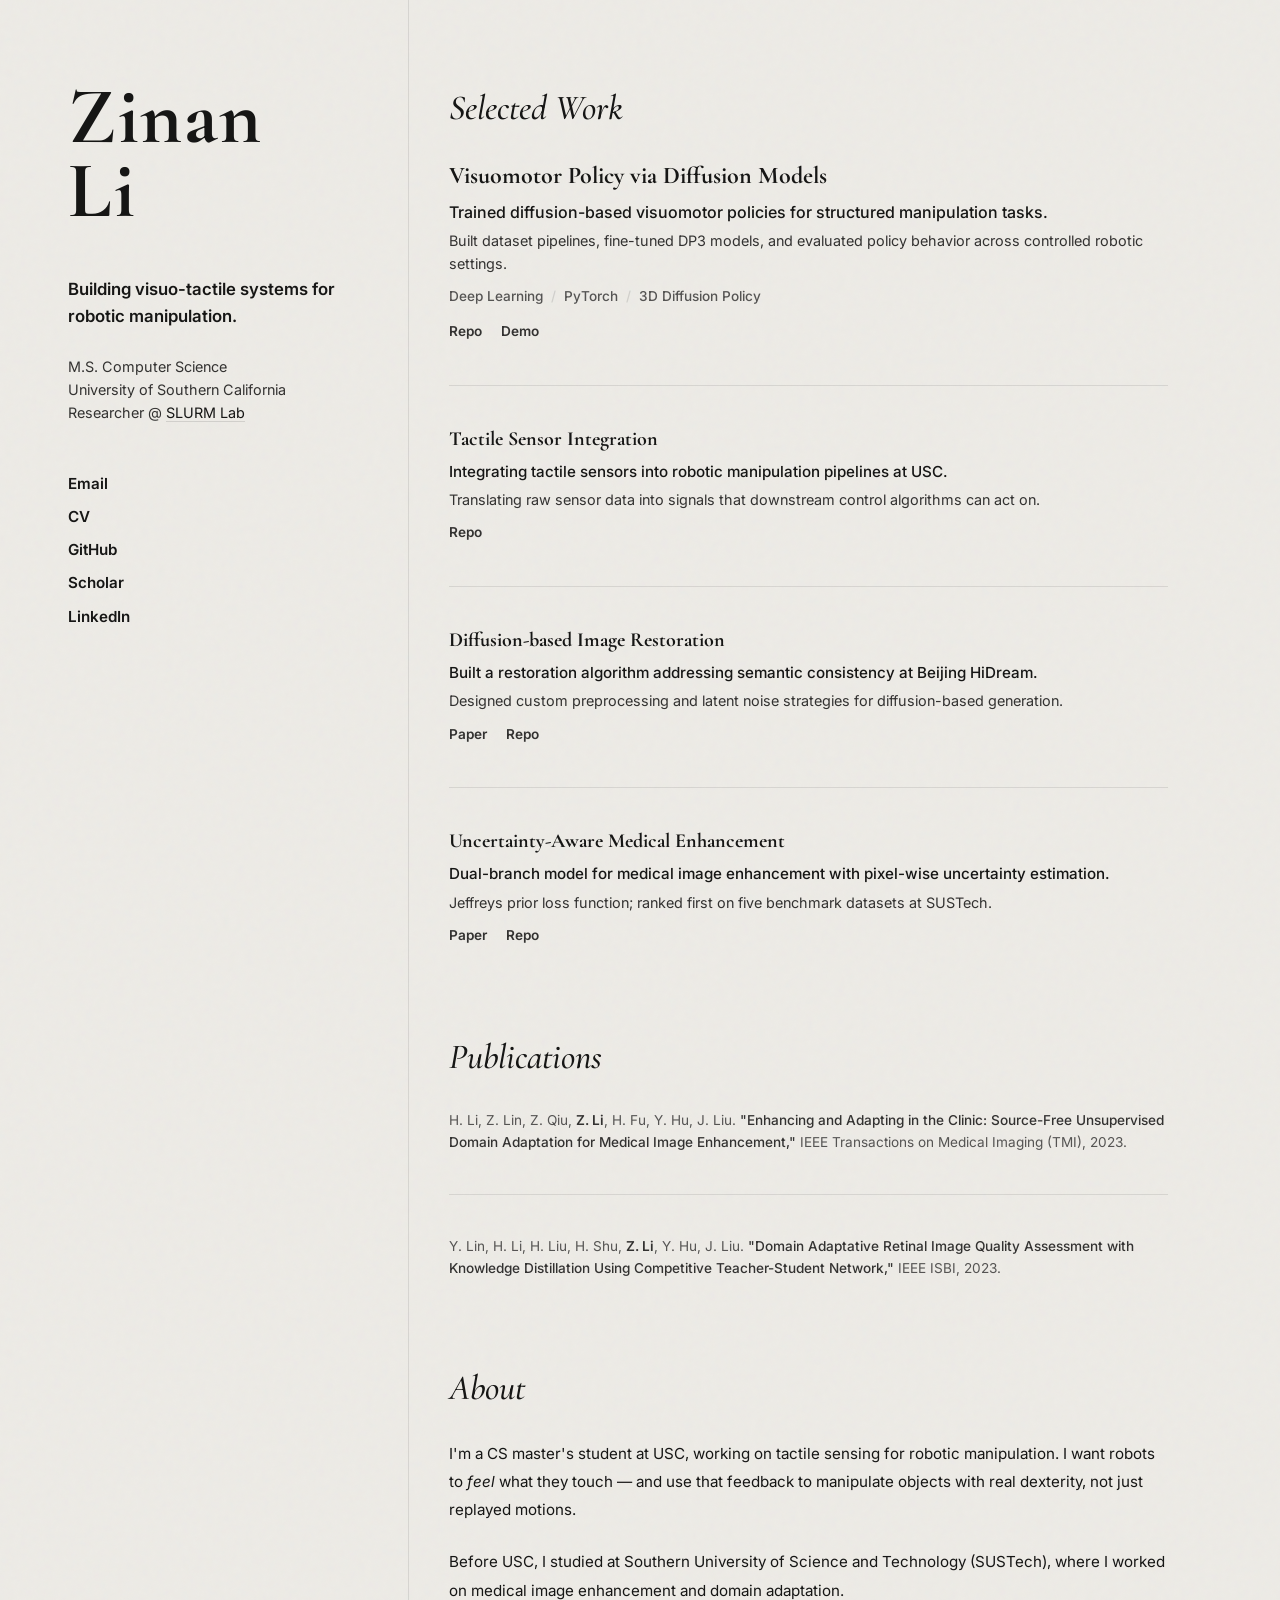
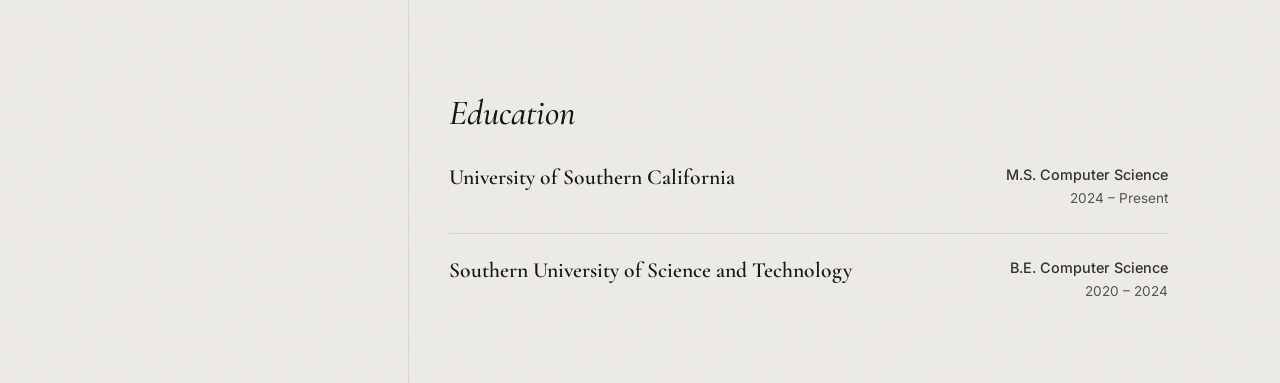
==== index.html @ 9fb9f06b "V0" ====
<!DOCTYPE html>
<html lang="en">

<head>
    <meta charset="UTF-8">
    <meta name="viewport" content="width=device-width, initial-scale=1.0">
    <title>Zinan Li</title>


    <link
        href="https://fonts.googleapis.com/css2?family=Inter:wght@400;500;600&family=Cormorant+Garamond:ital,wght@0,400;0,600;0,700;1,400;1,600&display=swap"
        rel="stylesheet">

    <link rel="stylesheet" href="css/style.css">
</head>

<body>

    <div class="layout">

        <!-- Left Rail: Identity -->
        <aside class="rail">
            <div class="rail-inner">
                <div class="rail-identity">
                    <h1>Zinan<br>Li</h1>
                    <p class="research-focus">Building visuo-tactile systems for robotic manipulation.</p>
                    <p class="credential">
                        M.S. Computer Science<br>
                        University of Southern California<br>
                        Researcher @ <a href="https://slurm-lab-usc.github.io/" target="_blank">SLURM Lab</a>
                    </p>
                </div>

                <nav class="rail-links">
                    <a href="mailto:zinanl@usc.edu">Email</a>
                    <a href="assets/documents/Zinan_Li_resume_en.pdf" target="_blank">CV</a>
                    <a href="https://github.com/Buzzy0423" target="_blank">GitHub</a>
                    <a href="https://scholar.google.com/citations?user=ltg80DAAAAAJ" target="_blank">Scholar</a>
                    <a href="https://linkedin.com/in/zinanli02" target="_blank">LinkedIn</a>
                </nav>
            </div>
        </aside>

        <!-- Right: Main Content -->
        <main class="content">

            <!-- Selected Work -->
            <section id="work" class="section">
                <h2 class="section-title">Selected Work</h2>

                <div class="work-item featured">
                    <h3>Visuomotor Policy via Diffusion Models</h3>
                    <p class="work-summary">
                        Trained diffusion-based visuomotor policies for structured manipulation tasks.
                    </p>
                    <p class="work-detail">
                        Built dataset pipelines, fine-tuned DP3 models, and evaluated policy behavior
                        across controlled robotic settings.
                    </p>
                    <div class="tech-tags">
                        <span>Deep Learning</span>
                        <span>PyTorch</span>
                        <span>3D Diffusion Policy</span>
                    </div>
                    <div class="work-links">
                        <a href="#" target="_blank">Repo</a>
                        <a href="#" target="_blank">Demo</a>
                    </div>
                </div>

                <div class="work-item">
                    <h3>Tactile Sensor Integration</h3>
                    <p class="work-summary">
                        Integrating tactile sensors into robotic manipulation pipelines at USC.
                    </p>
                    <p class="work-detail">
                        Translating raw sensor data into signals that downstream control algorithms can act on.
                    </p>
                    <div class="work-links">
                        <a href="#" target="_blank">Repo</a>
                    </div>
                </div>

                <div class="work-item">
                    <h3>Diffusion-based Image Restoration</h3>
                    <p class="work-summary">
                        Built a restoration algorithm addressing semantic consistency at Beijing HiDream.
                    </p>
                    <p class="work-detail">
                        Designed custom preprocessing and latent noise strategies for diffusion-based generation.
                    </p>
                    <div class="work-links">
                        <a href="#" target="_blank">Paper</a>
                        <a href="#" target="_blank">Repo</a>
                    </div>
                </div>

                <div class="work-item">
                    <h3>Uncertainty-Aware Medical Enhancement</h3>
                    <p class="work-summary">
                        Dual-branch model for medical image enhancement with pixel-wise uncertainty estimation.
                    </p>
                    <p class="work-detail">
                        Jeffreys prior loss function; ranked first on five benchmark datasets at SUSTech.
                    </p>
                    <div class="work-links">
                        <a href="#" target="_blank">Paper</a>
                        <a href="#" target="_blank">Repo</a>
                    </div>
                </div>

            </section>

            <!-- Publications -->
            <section id="publications" class="section">
                <h2 class="section-title">Publications</h2>

                <div class="pub-item">
                    <p>
                        H. Li, Z. Lin, Z. Qiu, <strong>Z. Li</strong>, H. Fu, Y. Hu, J. Liu.
                        <span class="pub-title">"Enhancing and Adapting in the Clinic: Source-Free Unsupervised Domain Adaptation
                        for Medical Image Enhancement,"</span> IEEE Transactions on Medical Imaging (TMI), 2023.
                    </p>
                </div>

                <div class="pub-item">
                    <p>
                        Y. Lin, H. Li, H. Liu, H. Shu, <strong>Z. Li</strong>, Y. Hu, J. Liu.
                        <span class="pub-title">"Domain Adaptative Retinal Image Quality Assessment with Knowledge Distillation
                        Using Competitive Teacher-Student Network,"</span> IEEE ISBI, 2023.
                    </p>
                </div>

            </section>

            <!-- About -->
            <section id="about" class="section">
                <h2 class="section-title">About</h2>
                <p class="about-text">
                    I'm a CS master's student at USC, working on tactile sensing for robotic manipulation.
                    I want robots to <em>feel</em> what they touch — and use that feedback to manipulate
                    objects with real dexterity, not just replayed motions.
                </p>
                <p class="about-text">
                    Before USC, I studied at Southern University of Science and Technology (SUSTech),
                    where I worked on medical image enhancement and domain adaptation.
                </p>
            </section>

            <!-- Education -->
            <section id="education" class="section">
                <h2 class="section-title">Education</h2>

                <div class="edu-list">
                    <div class="edu-item">
                        <span class="edu-school">University of Southern California</span>
                        <div class="edu-meta">
                            <span class="edu-degree">M.S. Computer Science</span>
                            <span class="edu-date">2024 &ndash; Present</span>
                        </div>
                    </div>
                    <div class="edu-item">
                        <span class="edu-school">Southern University of Science and Technology</span>
                        <div class="edu-meta">
                            <span class="edu-degree">B.E. Computer Science</span>
                            <span class="edu-date">2020 &ndash; 2024</span>
                        </div>
                    </div>
                </div>
            </section>

        </main>

    </div>

</body>

</html>
---- css/style.css ----
/* =========================================
   CORE VARIABLES
   ========================================= */
:root {
    --bg-paper: #EDEBE6;
    --ink-black: #161615;
    --ink-dark: #333231;
    --ink-mid: #555453;
    --ink-light: #484745;
    --ink-faint: rgba(90, 90, 88, 0.18);
    --accent: #B23A25;

    --border-section: 1px solid rgba(90, 90, 88, 0.15);
    --border-item: 1px solid rgba(90, 90, 88, 0.15);

    --font-body: 'Inter', -apple-system, BlinkMacSystemFont, "SF Pro Text", "Segoe UI", Roboto, Helvetica, Arial, sans-serif;
    --font-mono: 'Courier New', Courier, monospace;
    --font-serif: 'Cormorant Garamond', 'Garamond', serif;

    --rail-width: 300px;
    --gap: 80px;
}

/* =========================================
   GLOBAL RESET
   ========================================= */
* {
    margin: 0;
    padding: 0;
    box-sizing: border-box;
}

html {
    font-size: 16px;
    scroll-behavior: smooth;
}

body {
    background-color: var(--bg-paper);
    color: var(--ink-black);
    font-family: var(--font-body);
    line-height: 1.6;
    -webkit-font-smoothing: antialiased;
    -moz-osx-font-smoothing: grayscale;

    background-image: url("data:image/svg+xml,%3Csvg xmlns='http://www.w3.org/2000/svg' viewBox='0 0 200 200'%3E%3Cfilter id='a'%3E%3CfeTurbulence type='fractalNoise' baseFrequency='0.8' numOctaves='4' stitchTiles='stitch'/%3E%3C/filter%3E%3Crect width='100%25' height='100%25' filter='url(%23a)' opacity='0.03'/%3E%3C/svg%3E");
}

::selection {
    background: var(--accent);
    color: var(--bg-paper);
}

/* =========================================
   LAYOUT
   ========================================= */
.layout {
    display: flex;
    flex-direction: column;
    max-width: 1240px;
    margin: 0 auto;
    padding: 2rem 1.5rem;
}

@media (min-width: 860px) {
    .layout {
        flex-direction: row;
        gap: 0;
        padding: 0 3rem;
    }
}

/* =========================================
   LEFT RAIL
   ========================================= */
.rail {
    flex-shrink: 0;
    padding: 3rem 0 2rem 0;
}

@media (min-width: 860px) {
    .rail {
        width: var(--rail-width);
        padding: 5rem 0;
        margin-right: calc(var(--gap) / 2);
    }

    .rail-inner {
        position: sticky;
        top: 5rem;
    }
}

/* Identity — the anchor */
.rail-identity {
    margin-bottom: 3rem;
}

.rail-identity h1 {
    font-family: var(--font-serif);
    font-size: 5rem;
    font-weight: 700;
    line-height: 0.92;
    letter-spacing: 0.02em;
    margin-top: -0.12em;
    margin-bottom: 3rem;
}

/* Research focus is identity — heavier than credential */
.rail-identity .research-focus {
    font-family: var(--font-body);
    font-size: 1.05rem;
    font-weight: 600;
    color: var(--ink-black);
    line-height: 1.65;
    margin-bottom: 1.5rem;
}

/* Credential — supporting info, clearly lighter */
.rail-identity .credential {
    font-size: 0.9rem;
    font-weight: 400;
    color: var(--ink-dark);
    line-height: 1.6;
}

.rail-identity .credential a {
    color: var(--ink-black);
    text-decoration: none;
    border-bottom: 1px solid var(--ink-faint);
    transition: all 0.3s ease;
}

.rail-identity .credential a:hover {
    color: var(--accent);
    border-bottom-color: var(--accent);
}

/* Links — real action points */
.rail-links {
    display: flex;
    flex-direction: column;
    gap: 0.55rem;
}

.rail-links a {
    font-family: var(--font-body);
    font-size: 0.95rem;
    font-weight: 600;
    color: var(--ink-black);
    text-decoration: none;
    transition: all 0.3s ease;
    display: inline-block;
}

.rail-links a:hover {
    color: var(--accent);
    transform: translateX(5px);
}

/* =========================================
   MAIN CONTENT
   ========================================= */
.content {
    flex: 1;
    min-width: 0;
    max-width: 760px;
    padding-bottom: 5rem;
}

@media (min-width: 860px) {
    .content {
        padding-top: 5rem;
        padding-left: calc(var(--gap) / 2);
        border-left: var(--border-section);
    }
}

/* =========================================
   SECTIONS
   ========================================= */
.section {
    padding-bottom: 0;
    margin-bottom: 5rem;
}

.section:last-child {
    margin-bottom: 0;
}

.section-title {
    font-family: var(--font-serif);
    font-size: 2.2rem;
    font-style: italic;
    font-weight: 500;
    color: var(--ink-black);
    margin-bottom: 1.5rem;
}

/* =========================================
   WORK ITEMS
   ========================================= */
.work-item {
    padding-bottom: 2.5rem;
}

.work-item+.work-item {
    padding-top: 2.5rem;
    border-top: var(--border-item);
}

.work-item:last-child {
    padding-bottom: 0;
}

.work-item h3 {
    font-family: var(--font-serif);
    font-size: 1.25rem;
    font-weight: 700;
    line-height: 1.3;
    margin-bottom: 0.5rem;
    transition: color 0.3s ease;
}

.work-item:hover h3 {
    color: var(--accent);
}

/* Featured first project */
.work-item.featured h3 {
    font-size: 1.5rem;
}

.work-item.featured .work-summary {
    font-size: 1rem;
    font-weight: 500;
}

/* Summary — the scannable headline */
.work-summary {
    font-size: 0.95rem;
    font-weight: 500;
    color: var(--ink-black);
    line-height: 1.55;
    margin-bottom: 0.3rem;
}

/* Detail — the supporting layer */
.work-detail {
    font-size: 0.9rem;
    color: var(--ink-dark);
    line-height: 1.6;
    margin-bottom: 0.7rem;
}

/* Tags — quiet, supporting */
.tech-tags {
    display: flex;
    flex-wrap: wrap;
    column-gap: 0.5rem;
    row-gap: 0.2rem;
    margin-bottom: 0.8rem;
}

.tech-tags span {
    font-family: var(--font-body);
    font-size: 0.85rem;
    font-weight: 500;
    color: var(--ink-mid);
}

.tech-tags span:not(:last-child)::after {
    content: "/";
    color: var(--ink-faint);
    margin-left: 0.5rem;
}

/* Project Links — real action endpoints */
.work-links {
    display: flex;
    gap: 1.2rem;
    margin-top: 0.6rem;
}

.work-links a {
    position: relative;
    font-family: var(--font-body);
    font-size: 0.85rem;
    font-weight: 600;
    color: var(--ink-dark);
    text-decoration: none;
    padding-bottom: 2px;
    transition: color 0.3s ease;
}

.work-links a::after {
    content: '';
    position: absolute;
    bottom: 0;
    left: 0;
    width: 0%;
    height: 1.5px;
    background-color: var(--accent);
    transition: width 0.3s ease;
}

.work-links a:hover {
    color: var(--accent);
}

.work-links a:hover::after {
    width: 100%;
}

/* =========================================
   PUBLICATIONS
   ========================================= */
.pub-item {
    padding-bottom: 2.5rem;
}

.pub-item+.pub-item {
    padding-top: 2.5rem;
    border-top: var(--border-item);
}

.pub-item:last-child {
    padding-bottom: 0;
}

.pub-item p {
    font-size: 0.85rem;
    line-height: 1.65;
    color: var(--ink-mid);
}

.pub-item p strong {
    font-weight: 600;
    color: var(--ink-dark);
    transition: color 0.3s ease;
}

.pub-item:hover p strong {
    color: var(--accent);
}

.pub-item p .pub-title {
    color: var(--ink-dark);
    font-weight: 500;
    transition: color 0.3s ease;
}

.pub-item:hover p .pub-title {
    color: var(--ink-black);
}

/* =========================================
   ABOUT
   ========================================= */
.about-text {
    font-size: 0.95rem;
    line-height: 1.85;
    margin-bottom: 1.5rem;
}

.about-text:last-of-type {
    margin-bottom: 0;
}

.about-text em {
    font-style: italic;
}

/* Education */

.edu-item {
    display: flex;
    justify-content: space-between;
    align-items: flex-start;
    padding-bottom: 1.5rem;
    font-size: 0.95rem;
}

.edu-item+.edu-item {
    padding-top: 1.5rem;
    border-top: var(--border-item);
}

.edu-item:last-child {
    padding-bottom: 0;
}

.edu-school {
    font-family: var(--font-serif);
    font-size: 1.35rem;
    font-weight: 600;
    color: var(--ink-black);
    line-height: 1.2;
}

.edu-meta {
    text-align: right;
}

.edu-degree {
    display: block;
    color: var(--ink-dark);
    font-size: 0.9rem;
    font-weight: 500;
    line-height: 1.4;
    margin-bottom: 0.15rem;
}

.edu-date {
    display: block;
    color: var(--ink-mid);
    font-size: 0.85rem;
}

/* =========================================
   MOBILE
   ========================================= */
@media (max-width: 859px) {
    .content {
        max-width: none;
    }

    .rail-identity h1 {
        font-size: 3.5rem;
    }

    .rail-links {
        flex-direction: row;
        flex-wrap: wrap;
        gap: 0.5rem 1.5rem;
    }

    .edu-item {
        flex-direction: column;
        gap: 0.15rem;
    }
}
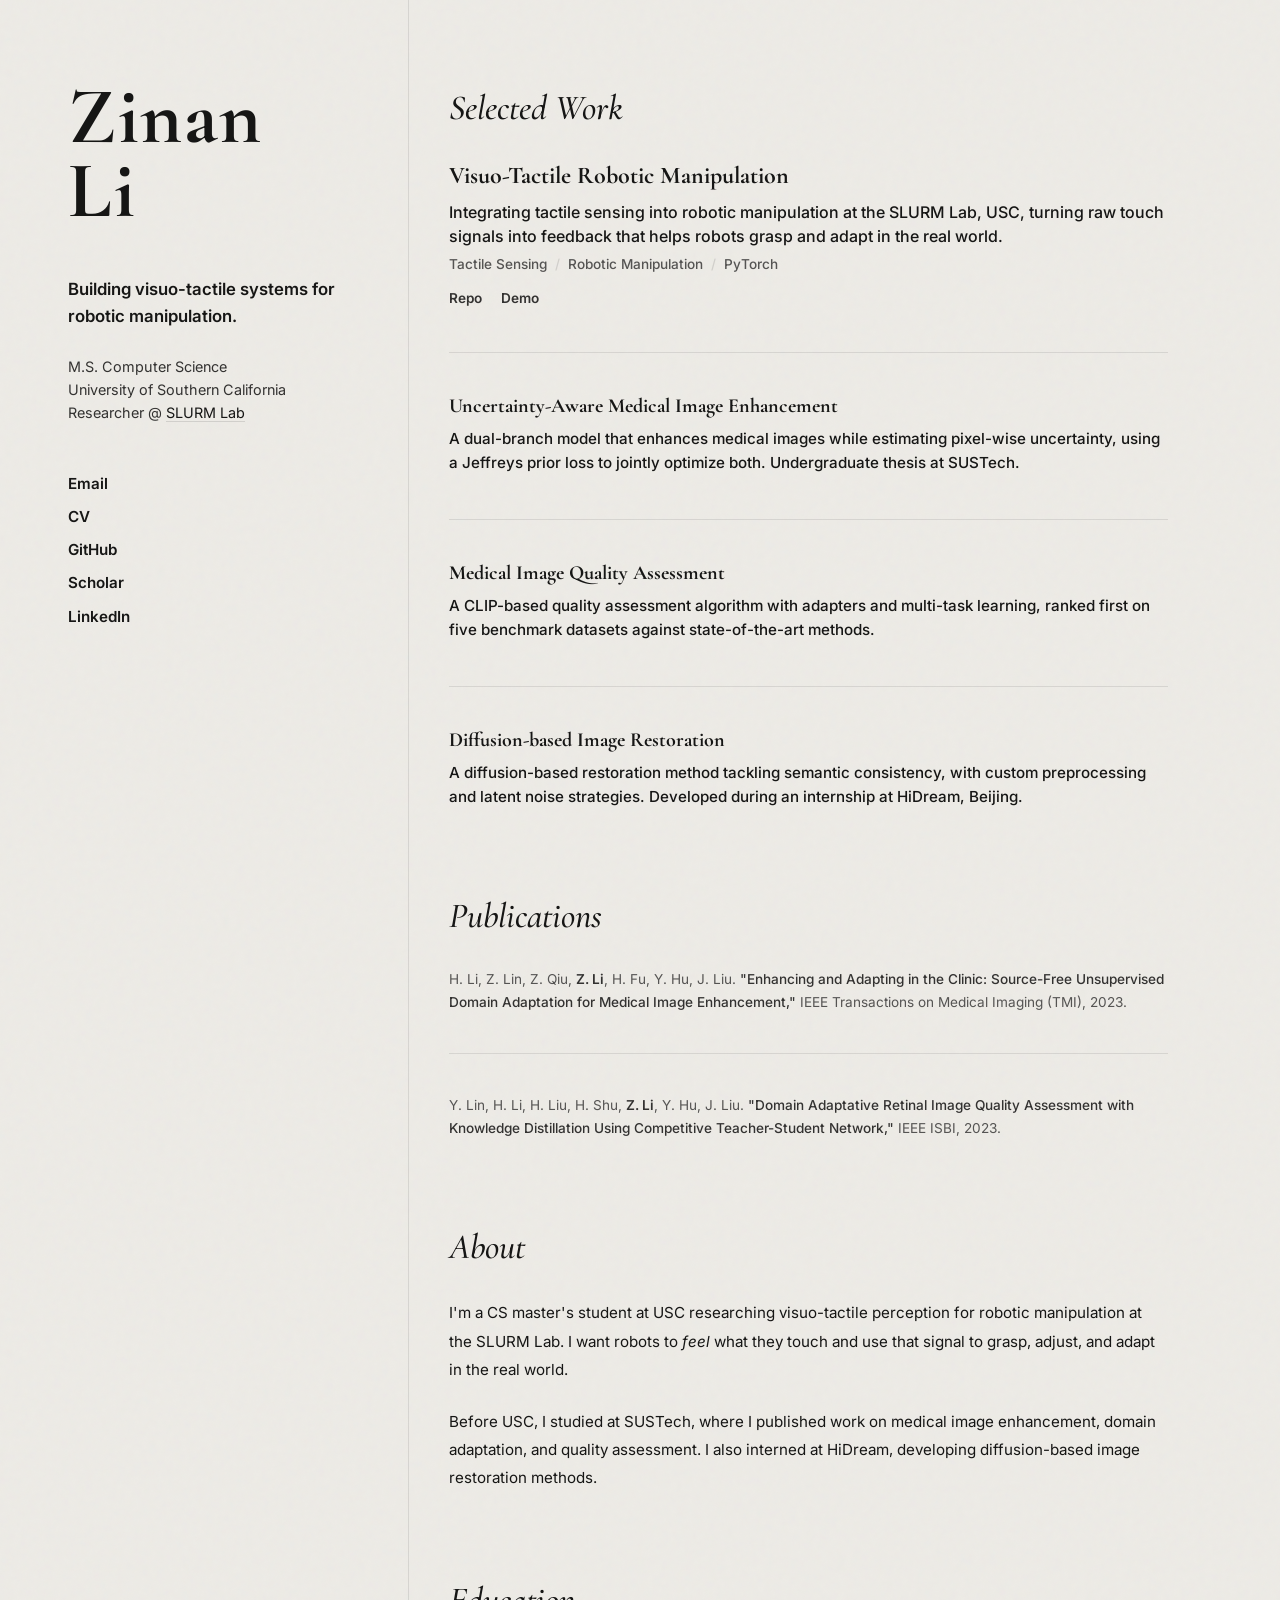
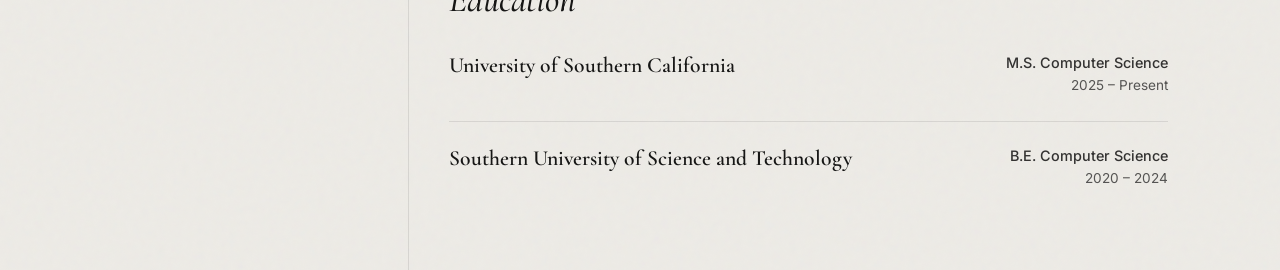
==== commit d51cbc88: "V1" ====
--- a/index.html
+++ b/index.html
@@ -49,18 +49,15 @@
                 <h2 class="section-title">Selected Work</h2>
 
                 <div class="work-item featured">
-                    <h3>Visuomotor Policy via Diffusion Models</h3>
+                    <h3>Visuo-Tactile Robotic Manipulation</h3>
                     <p class="work-summary">
-                        Trained diffusion-based visuomotor policies for structured manipulation tasks.
-                    </p>
-                    <p class="work-detail">
-                        Built dataset pipelines, fine-tuned DP3 models, and evaluated policy behavior
-                        across controlled robotic settings.
+                        Integrating tactile sensing into robotic manipulation at the SLURM Lab, USC,
+                        turning raw touch signals into feedback that helps robots grasp and adapt in the real world.
                     </p>
                     <div class="tech-tags">
-                        <span>Deep Learning</span>
+                        <span>Tactile Sensing</span>
+                        <span>Robotic Manipulation</span>
                         <span>PyTorch</span>
-                        <span>3D Diffusion Policy</span>
                     </div>
                     <div class="work-links">
                         <a href="#" target="_blank">Repo</a>
@@ -69,44 +66,27 @@
                 </div>
 
                 <div class="work-item">
-                    <h3>Tactile Sensor Integration</h3>
+                    <h3>Uncertainty-Aware Medical Image Enhancement</h3>
                     <p class="work-summary">
-                        Integrating tactile sensors into robotic manipulation pipelines at USC.
+                        A dual-branch model that enhances medical images while estimating pixel-wise uncertainty,
+                        using a Jeffreys prior loss to jointly optimize both. Undergraduate thesis at SUSTech.
                     </p>
-                    <p class="work-detail">
-                        Translating raw sensor data into signals that downstream control algorithms can act on.
+                </div>
+
+                <div class="work-item">
+                    <h3>Medical Image Quality Assessment</h3>
+                    <p class="work-summary">
+                        A CLIP-based quality assessment algorithm with adapters and multi-task learning,
+                        ranked first on five benchmark datasets against state-of-the-art methods.
                     </p>
-                    <div class="work-links">
-                        <a href="#" target="_blank">Repo</a>
-                    </div>
                 </div>
 
                 <div class="work-item">
                     <h3>Diffusion-based Image Restoration</h3>
                     <p class="work-summary">
-                        Built a restoration algorithm addressing semantic consistency at Beijing HiDream.
+                        A diffusion-based restoration method tackling semantic consistency,
+                        with custom preprocessing and latent noise strategies. Developed during an internship at HiDream, Beijing.
                     </p>
-                    <p class="work-detail">
-                        Designed custom preprocessing and latent noise strategies for diffusion-based generation.
-                    </p>
-                    <div class="work-links">
-                        <a href="#" target="_blank">Paper</a>
-                        <a href="#" target="_blank">Repo</a>
-                    </div>
-                </div>
-
-                <div class="work-item">
-                    <h3>Uncertainty-Aware Medical Enhancement</h3>
-                    <p class="work-summary">
-                        Dual-branch model for medical image enhancement with pixel-wise uncertainty estimation.
-                    </p>
-                    <p class="work-detail">
-                        Jeffreys prior loss function; ranked first on five benchmark datasets at SUSTech.
-                    </p>
-                    <div class="work-links">
-                        <a href="#" target="_blank">Paper</a>
-                        <a href="#" target="_blank">Repo</a>
-                    </div>
                 </div>
 
             </section>
@@ -137,13 +117,14 @@
             <section id="about" class="section">
                 <h2 class="section-title">About</h2>
                 <p class="about-text">
-                    I'm a CS master's student at USC, working on tactile sensing for robotic manipulation.
-                    I want robots to <em>feel</em> what they touch — and use that feedback to manipulate
-                    objects with real dexterity, not just replayed motions.
+                    I'm a CS master's student at USC researching visuo-tactile perception for robotic
+                    manipulation at the SLURM Lab. I want robots to <em>feel</em> what they touch
+                    and use that signal to grasp, adjust, and adapt in the real world.
                 </p>
                 <p class="about-text">
-                    Before USC, I studied at Southern University of Science and Technology (SUSTech),
-                    where I worked on medical image enhancement and domain adaptation.
+                    Before USC, I studied at SUSTech, where I published work on medical image enhancement,
+                    domain adaptation, and quality assessment. I also interned at HiDream, developing
+                    diffusion-based image restoration methods.
                 </p>
             </section>
 
@@ -156,7 +137,7 @@
                         <span class="edu-school">University of Southern California</span>
                         <div class="edu-meta">
                             <span class="edu-degree">M.S. Computer Science</span>
-                            <span class="edu-date">2024 &ndash; Present</span>
+                            <span class="edu-date">2025 &ndash; Present</span>
                         </div>
                     </div>
                     <div class="edu-item">
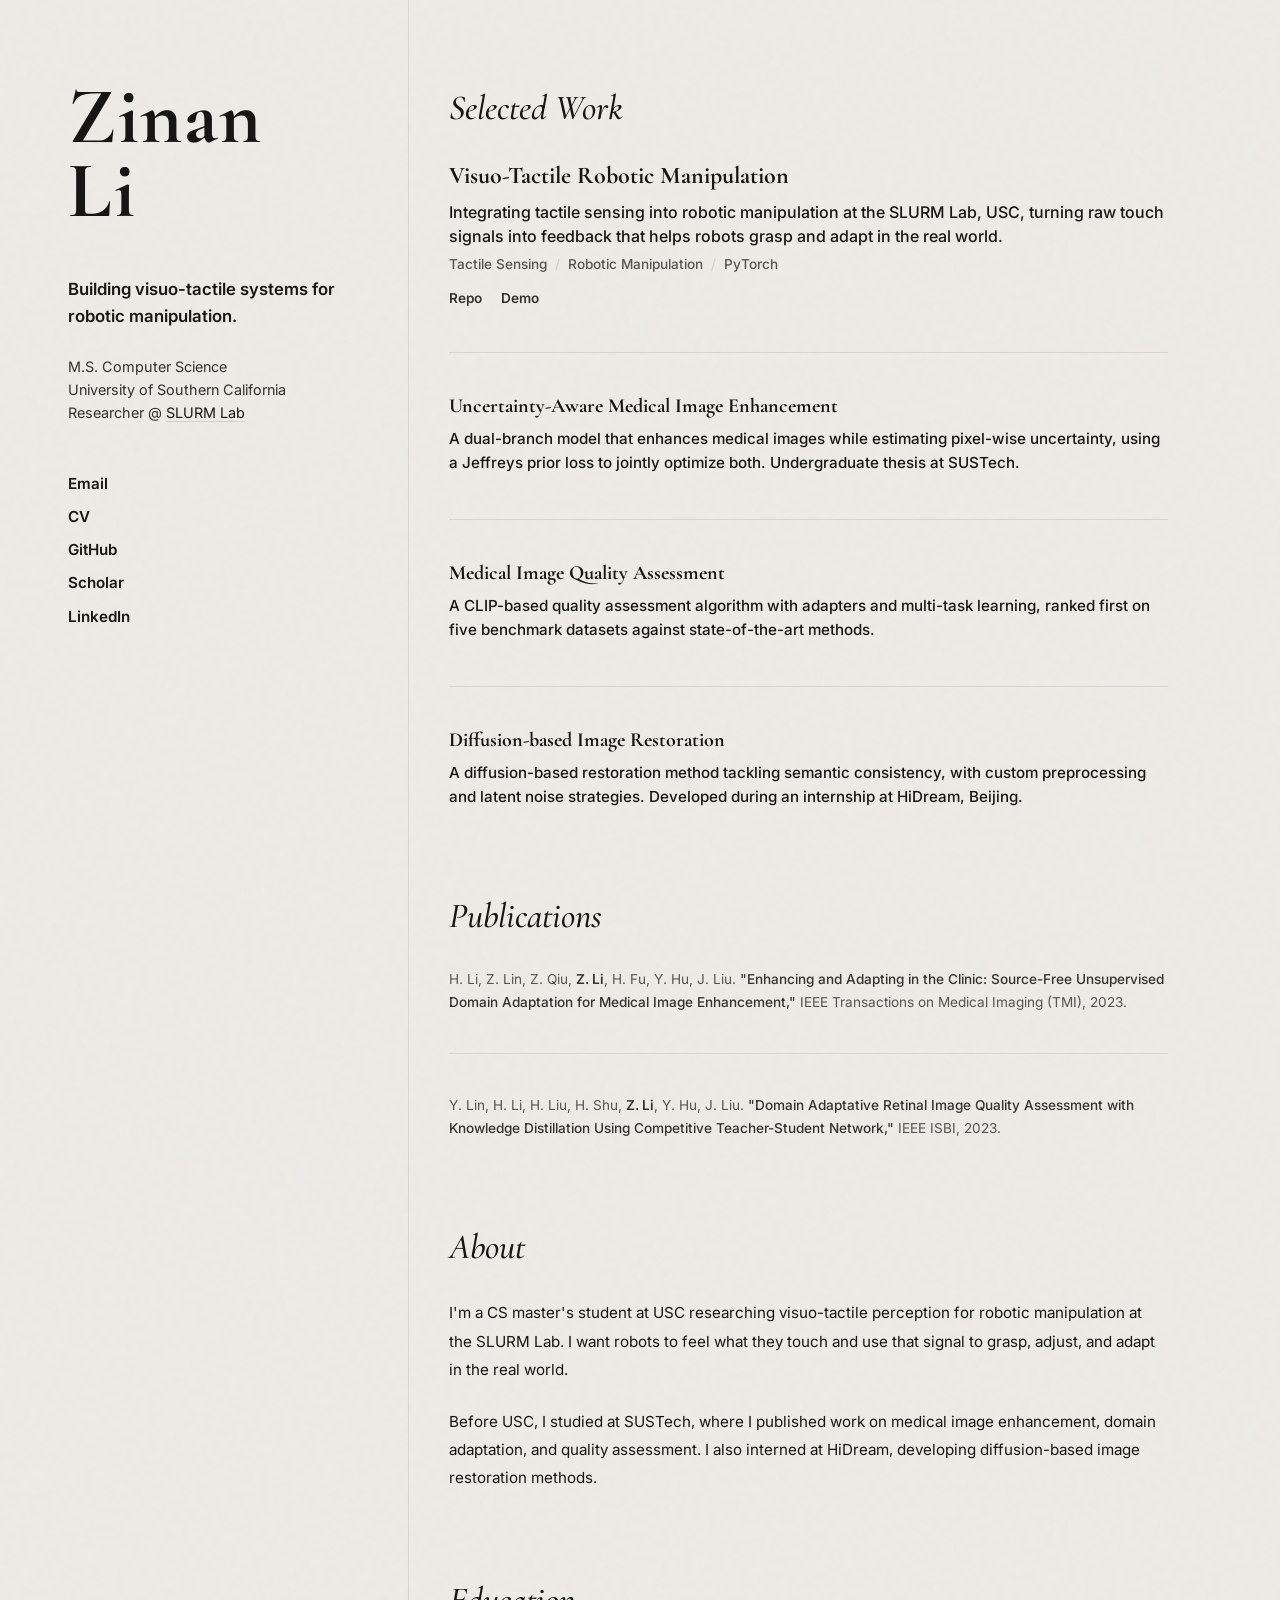
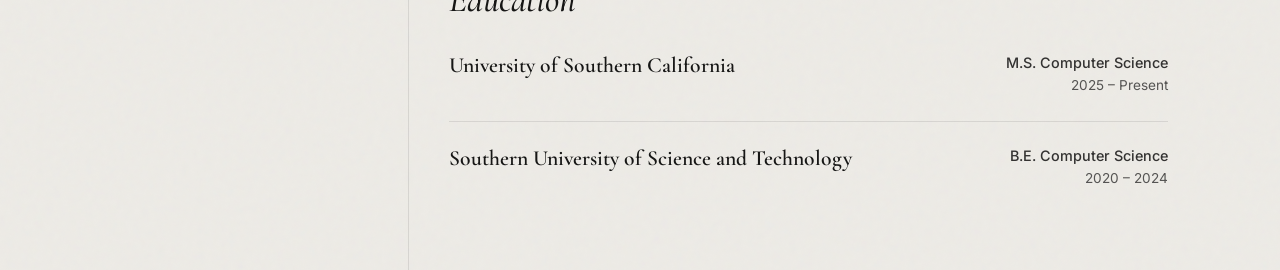
==== commit 29227d9e: "V1.2" ====
--- a/index.html
+++ b/index.html
@@ -85,7 +85,8 @@
                     <h3>Diffusion-based Image Restoration</h3>
                     <p class="work-summary">
                         A diffusion-based restoration method tackling semantic consistency,
-                        with custom preprocessing and latent noise strategies. Developed during an internship at HiDream, Beijing.
+                        with custom preprocessing and latent noise strategies. Developed during an internship at
+                        HiDream, Beijing.
                     </p>
                 </div>
 
@@ -98,16 +99,18 @@
                 <div class="pub-item">
                     <p>
                         H. Li, Z. Lin, Z. Qiu, <strong>Z. Li</strong>, H. Fu, Y. Hu, J. Liu.
-                        <span class="pub-title">"Enhancing and Adapting in the Clinic: Source-Free Unsupervised Domain Adaptation
-                        for Medical Image Enhancement,"</span> IEEE Transactions on Medical Imaging (TMI), 2023.
+                        <span class="pub-title">"Enhancing and Adapting in the Clinic: Source-Free Unsupervised Domain
+                            Adaptation
+                            for Medical Image Enhancement,"</span> IEEE Transactions on Medical Imaging (TMI), 2023.
                     </p>
                 </div>
 
                 <div class="pub-item">
                     <p>
                         Y. Lin, H. Li, H. Liu, H. Shu, <strong>Z. Li</strong>, Y. Hu, J. Liu.
-                        <span class="pub-title">"Domain Adaptative Retinal Image Quality Assessment with Knowledge Distillation
-                        Using Competitive Teacher-Student Network,"</span> IEEE ISBI, 2023.
+                        <span class="pub-title">"Domain Adaptative Retinal Image Quality Assessment with Knowledge
+                            Distillation
+                            Using Competitive Teacher-Student Network,"</span> IEEE ISBI, 2023.
                     </p>
                 </div>
 
@@ -118,7 +121,7 @@
                 <h2 class="section-title">About</h2>
                 <p class="about-text">
                     I'm a CS master's student at USC researching visuo-tactile perception for robotic
-                    manipulation at the SLURM Lab. I want robots to <em>feel</em> what they touch
+                    manipulation at the SLURM Lab. I want robots to feel what they touch
                     and use that signal to grasp, adjust, and adapt in the real world.
                 </p>
                 <p class="about-text">
--- a/css/style.css
+++ b/css/style.css
@@ -421,22 +421,69 @@
    MOBILE
    ========================================= */
 @media (max-width: 859px) {
-    .content {
-        max-width: none;
+    .layout {
+        padding: 1.5rem 1.25rem;
+    }
+
+    .rail {
+        padding: 1rem 0 2.5rem 0;
+        border-bottom: var(--border-section);
+        margin-bottom: 3rem;
     }
 
     .rail-identity h1 {
-        font-size: 3.5rem;
+        font-size: 3.2rem;
+        margin-bottom: 2rem;
     }
 
     .rail-links {
         flex-direction: row;
         flex-wrap: wrap;
-        gap: 0.5rem 1.5rem;
+        gap: 0.8rem 1.2rem;
+    }
+
+    .content {
+        max-width: none;
+        padding-bottom: 3rem;
+    }
+
+    .section {
+        margin-bottom: 3.5rem;
+    }
+
+    .section-title {
+        font-size: 1.8rem;
+        margin-bottom: 1.2rem;
+    }
+
+    .work-item {
+        padding-bottom: 2rem;
+    }
+
+    .work-item + .work-item {
+        padding-top: 2rem;
+    }
+
+    .pub-item {
+        padding-bottom: 2rem;
+    }
+
+    .pub-item + .pub-item {
+        padding-top: 2rem;
     }
 
     .edu-item {
         flex-direction: column;
-        gap: 0.15rem;
+        align-items: flex-start;
+        gap: 0.4rem;
+        padding-bottom: 2rem;
+    }
+
+    .edu-item + .edu-item {
+        padding-top: 2rem;
+    }
+
+    .edu-meta {
+        text-align: left;
     }
 }
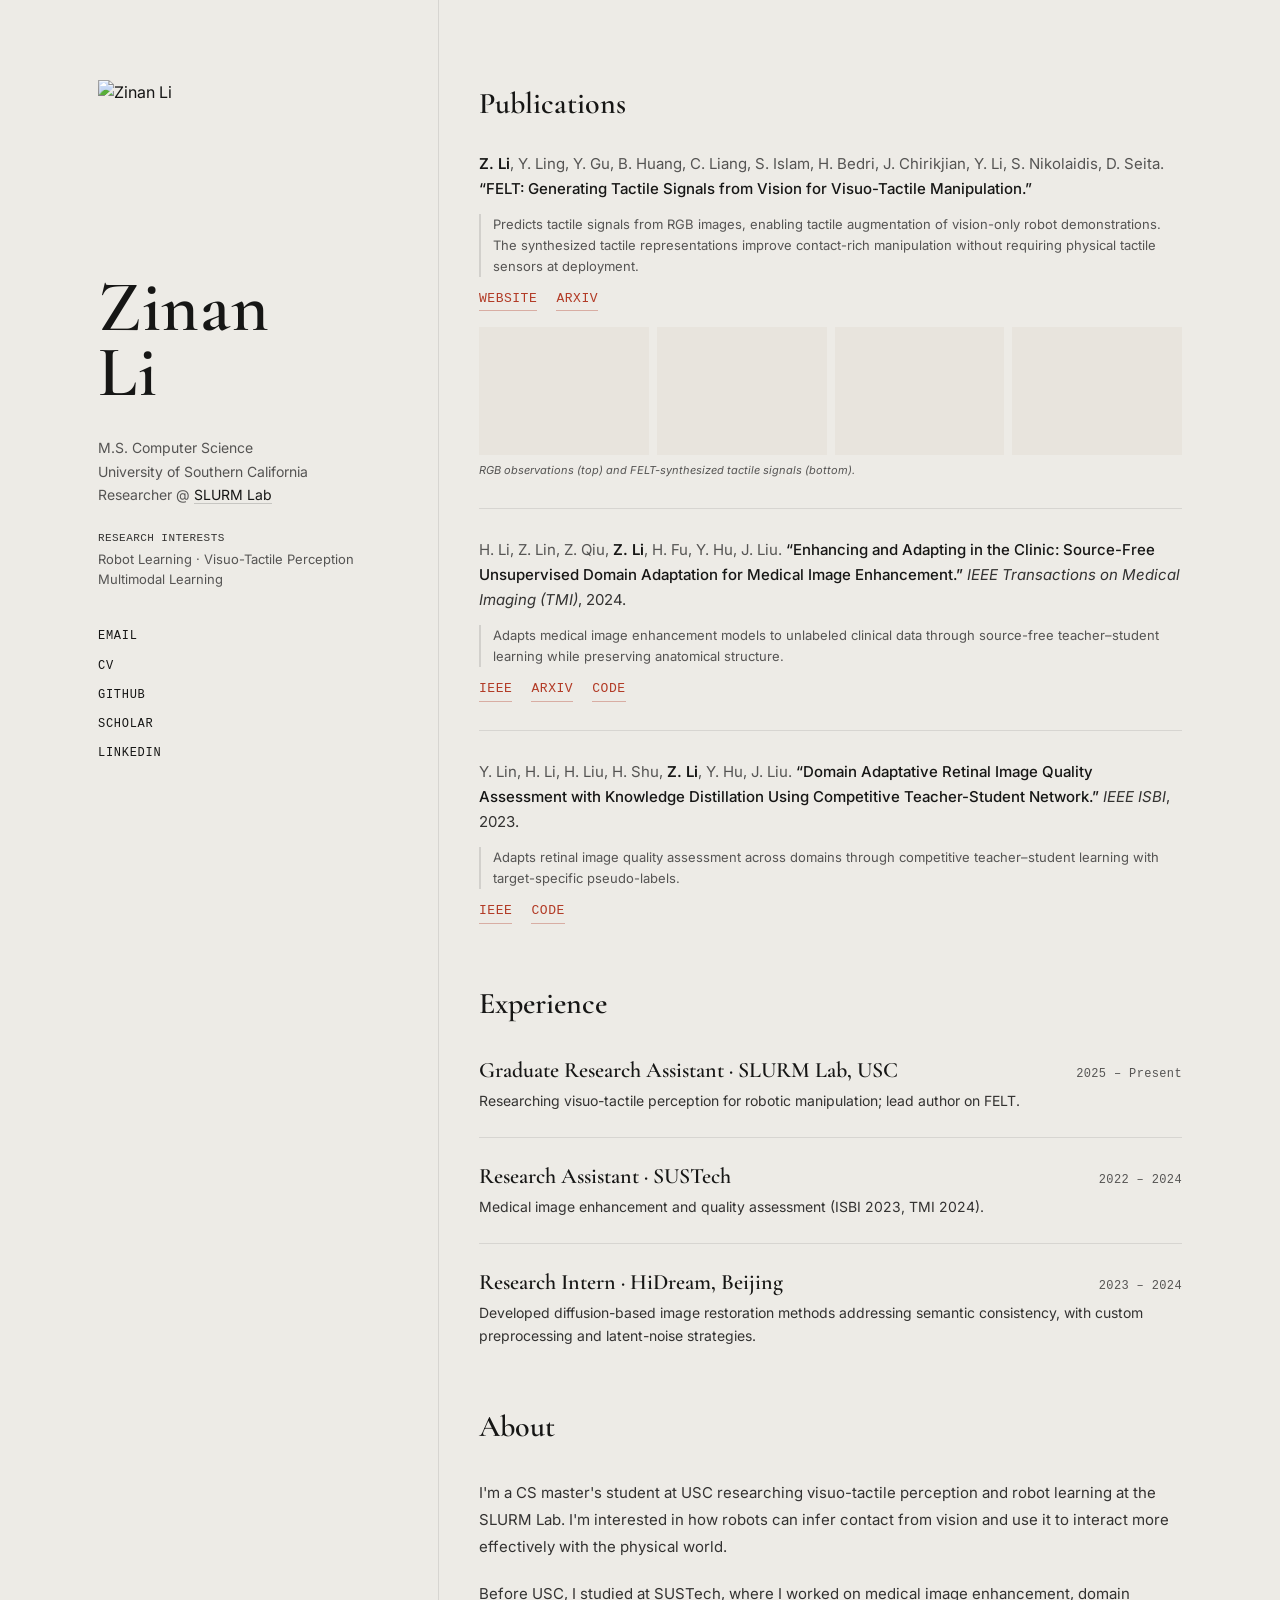
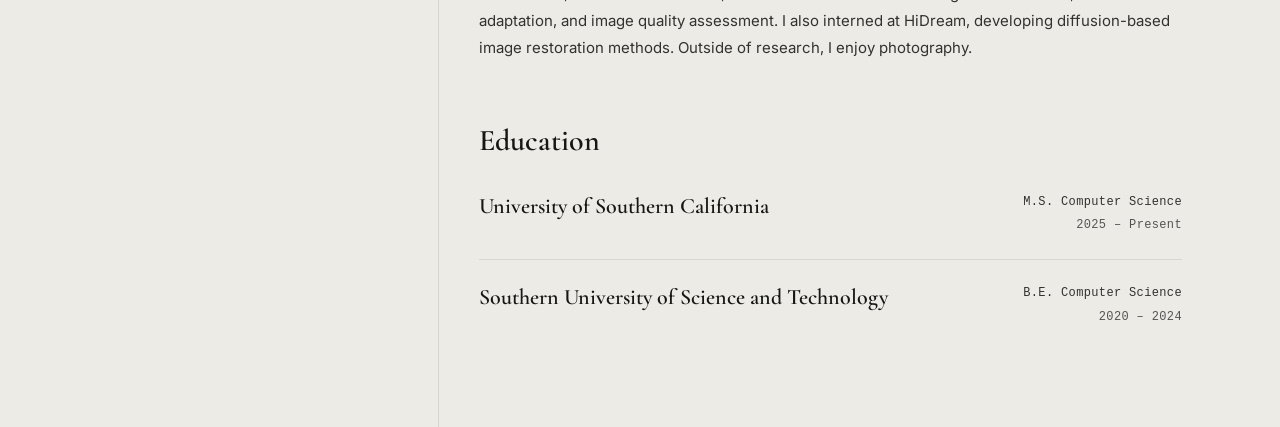
==== commit f4086f45: "update" ====
--- a/index.html
+++ b/index.html
@@ -6,9 +6,8 @@
     <meta name="viewport" content="width=device-width, initial-scale=1.0">
     <title>Zinan Li</title>
 
-
     <link
-        href="https://fonts.googleapis.com/css2?family=Inter:wght@400;500;600&family=Cormorant+Garamond:ital,wght@0,400;0,600;0,700;1,400;1,600&display=swap"
+        href="https://fonts.googleapis.com/css2?family=Inter:wght@400;500;600&family=Cormorant+Garamond:ital,wght@0,400;0,500;0,600;0,700;1,400;1,500;1,600&display=swap"
         rel="stylesheet">
 
     <link rel="stylesheet" href="css/style.css">
@@ -21,13 +20,17 @@
         <!-- Left Rail: Identity -->
         <aside class="rail">
             <div class="rail-inner">
+                <img class="rail-photo" src="assets/images/zinan.jpg" alt="Zinan Li">
                 <div class="rail-identity">
                     <h1>Zinan<br>Li</h1>
-                    <p class="research-focus">Building visuo-tactile systems for robotic manipulation.</p>
                     <p class="credential">
                         M.S. Computer Science<br>
                         University of Southern California<br>
                         Researcher @ <a href="https://slurm-lab-usc.github.io/" target="_blank">SLURM Lab</a>
+                    </p>
+                    <p class="research-interests">
+                        <span>Research Interests</span>
+                        Robot Learning &middot; Visuo-Tactile Perception Multimodal Learning
                     </p>
                 </div>
 
@@ -44,74 +47,103 @@
         <!-- Right: Main Content -->
         <main class="content">
 
-            <!-- Selected Work -->
-            <section id="work" class="section">
-                <h2 class="section-title">Selected Work</h2>
-
-                <div class="work-item featured">
-                    <h3>Visuo-Tactile Robotic Manipulation</h3>
-                    <p class="work-summary">
-                        Integrating tactile sensing into robotic manipulation at the SLURM Lab, USC,
-                        turning raw touch signals into feedback that helps robots grasp and adapt in the real world.
-                    </p>
-                    <div class="tech-tags">
-                        <span>Tactile Sensing</span>
-                        <span>Robotic Manipulation</span>
-                        <span>PyTorch</span>
-                    </div>
-                    <div class="work-links">
-                        <a href="#" target="_blank">Repo</a>
-                        <a href="#" target="_blank">Demo</a>
-                    </div>
-                </div>
-
-                <div class="work-item">
-                    <h3>Uncertainty-Aware Medical Image Enhancement</h3>
-                    <p class="work-summary">
-                        A dual-branch model that enhances medical images while estimating pixel-wise uncertainty,
-                        using a Jeffreys prior loss to jointly optimize both. Undergraduate thesis at SUSTech.
-                    </p>
-                </div>
-
-                <div class="work-item">
-                    <h3>Medical Image Quality Assessment</h3>
-                    <p class="work-summary">
-                        A CLIP-based quality assessment algorithm with adapters and multi-task learning,
-                        ranked first on five benchmark datasets against state-of-the-art methods.
-                    </p>
-                </div>
-
-                <div class="work-item">
-                    <h3>Diffusion-based Image Restoration</h3>
-                    <p class="work-summary">
-                        A diffusion-based restoration method tackling semantic consistency,
-                        with custom preprocessing and latent noise strategies. Developed during an internship at
-                        HiDream, Beijing.
-                    </p>
-                </div>
-
-            </section>
-
             <!-- Publications -->
             <section id="publications" class="section">
                 <h2 class="section-title">Publications</h2>
 
                 <div class="pub-item">
-                    <p>
-                        H. Li, Z. Lin, Z. Qiu, <strong>Z. Li</strong>, H. Fu, Y. Hu, J. Liu.
-                        <span class="pub-title">"Enhancing and Adapting in the Clinic: Source-Free Unsupervised Domain
-                            Adaptation
-                            for Medical Image Enhancement,"</span> IEEE Transactions on Medical Imaging (TMI), 2023.
+                    <p class="pub-cite">
+                        <strong>Z. Li</strong>, Y. Ling, Y. Gu, B. Huang, C. Liang, S. Islam, H. Bedri, J. Chirikjian,
+                        Y. Li, S. Nikolaidis, D. Seita.
+                        <span class="pub-title">“FELT: Generating Tactile Signals from Vision for Visuo-Tactile
+                            Manipulation.”</span>
+                        <!-- <span class="pub-venue">2025.</span> -->
                     </p>
+                    <p class="pub-desc">
+                        Predicts tactile signals from RGB images, enabling tactile augmentation of vision-only robot demonstrations. 
+                        The synthesized tactile representations improve contact-rich manipulation without requiring physical tactile sensors at deployment.
+                    </p>
+                    <div class="links">
+                        <a href="https://felt-tactile.github.io/" target="_blank">Website</a>
+                        <a href="#" target="_blank">arXiv</a>
+                    </div>
+                    <div class="felt-demos" aria-label="FELT manipulation demos">
+                        <video src="assets/videos/FELT/eraser_wiping.mp4" autoplay muted loop playsinline
+                            preload="metadata" aria-label="Eraser wiping demo"></video>
+                        <video src="assets/videos/FELT/cup_stacking.mp4" autoplay muted loop playsinline
+                            preload="metadata" aria-label="Cup stacking demo"></video>
+                        <video src="assets/videos/FELT/tube_insertion.mp4" autoplay muted loop playsinline
+                            preload="metadata" aria-label="Tube insertion demo"></video>
+                        <video src="assets/videos/FELT/triangle_insertion.mp4" autoplay muted loop playsinline
+                            preload="metadata" aria-label="Triangle insertion demo"></video>
+                    </div>
+                    <p class="felt-caption">RGB observations (top) and FELT-synthesized tactile signals (bottom).</p>
                 </div>
 
                 <div class="pub-item">
-                    <p>
+                    <p class="pub-cite">
+                        H. Li, Z. Lin, Z. Qiu, <strong>Z. Li</strong>, H. Fu, Y. Hu, J. Liu.
+                        <span class="pub-title">“Enhancing and Adapting in the Clinic: Source-Free Unsupervised Domain
+                            Adaptation for Medical Image Enhancement.”</span>
+                        <span class="pub-venue"><em>IEEE Transactions on Medical Imaging (TMI)</em>, 2024.</span>
+                    </p>
+                    <p class="pub-desc">
+                        Adapts medical image enhancement models to unlabeled clinical data through source-free teacher–student 
+                        learning while preserving anatomical structure.
+                    </p>
+                    <div class="links">
+                        <a href="https://doi.org/10.1109/TMI.2023.3335651" target="_blank">IEEE</a>
+                        <a href="https://arxiv.org/abs/2312.01338" target="_blank">arXiv</a>
+                        <a href="https://github.com/liamheng/Annotation-free-Medical-Image-Enhancement" target="_blank">Code</a>
+                    </div>
+                </div>
+
+                <div class="pub-item">
+                    <p class="pub-cite">
                         Y. Lin, H. Li, H. Liu, H. Shu, <strong>Z. Li</strong>, Y. Hu, J. Liu.
-                        <span class="pub-title">"Domain Adaptative Retinal Image Quality Assessment with Knowledge
-                            Distillation
-                            Using Competitive Teacher-Student Network,"</span> IEEE ISBI, 2023.
+                        <span class="pub-title">“Domain Adaptative Retinal Image Quality Assessment with Knowledge
+                            Distillation Using Competitive Teacher-Student Network.”</span>
+                        <span class="pub-venue"><em>IEEE ISBI</em>, 2023.</span>
                     </p>
+                    <p class="pub-desc">
+                        Adapts retinal image quality assessment across domains through competitive teacher–student learning with target-specific pseudo-labels.
+                    </p>
+                    <div class="links">
+                        <a href="https://doi.org/10.1109/ISBI53787.2023.10230455" target="_blank">IEEE</a>
+                        <a href="https://github.com/liamheng/ISBI2023_CTSN" target="_blank">Code</a>
+                    </div>
+                </div>
+
+            </section>
+
+            <!-- Experience -->
+            <section id="experience" class="section">
+                <h2 class="section-title">Experience</h2>
+
+                <div class="exp-item">
+                    <div class="exp-head">
+                        <h3>Graduate Research Assistant &middot; SLURM Lab, USC</h3>
+                        <span class="exp-date">2025 &ndash; Present</span>
+                    </div>
+                    <p class="exp-desc">Researching visuo-tactile perception for robotic manipulation; lead author on
+                        FELT.</p>
+                </div>
+
+                <div class="exp-item">
+                    <div class="exp-head">
+                        <h3>Research Assistant &middot; SUSTech</h3>
+                        <span class="exp-date">2022 &ndash; 2024</span>
+                    </div>
+                    <p class="exp-desc">Medical image enhancement and quality assessment (ISBI 2023, TMI 2024).</p>
+                </div>
+
+                <div class="exp-item">
+                    <div class="exp-head">
+                        <h3>Research Intern &middot; HiDream, Beijing</h3>
+                        <span class="exp-date">2023 &ndash; 2024</span>
+                    </div>
+                    <p class="exp-desc">Developed diffusion-based image restoration methods addressing semantic
+                        consistency, with custom preprocessing and latent-noise strategies.</p>
                 </div>
 
             </section>
@@ -120,14 +152,12 @@
             <section id="about" class="section">
                 <h2 class="section-title">About</h2>
                 <p class="about-text">
-                    I'm a CS master's student at USC researching visuo-tactile perception for robotic
-                    manipulation at the SLURM Lab. I want robots to feel what they touch
-                    and use that signal to grasp, adjust, and adapt in the real world.
+                    I'm a CS master's student at USC researching visuo-tactile perception and robot learning at the SLURM Lab. 
+                    I'm interested in how robots can infer contact from vision and use it to interact more effectively with the physical world.
                 </p>
                 <p class="about-text">
-                    Before USC, I studied at SUSTech, where I published work on medical image enhancement,
-                    domain adaptation, and quality assessment. I also interned at HiDream, developing
-                    diffusion-based image restoration methods.
+                    Before USC, I studied at SUSTech, where I worked on medical image enhancement, domain adaptation, and image quality assessment. 
+                    I also interned at HiDream, developing diffusion-based image restoration methods. Outside of research, I enjoy photography.
                 </p>
             </section>
 
@@ -135,20 +165,18 @@
             <section id="education" class="section">
                 <h2 class="section-title">Education</h2>
 
-                <div class="edu-list">
-                    <div class="edu-item">
-                        <span class="edu-school">University of Southern California</span>
-                        <div class="edu-meta">
-                            <span class="edu-degree">M.S. Computer Science</span>
-                            <span class="edu-date">2025 &ndash; Present</span>
-                        </div>
+                <div class="edu-item">
+                    <span class="edu-school">University of Southern California</span>
+                    <div class="edu-meta">
+                        <span class="edu-degree">M.S. Computer Science</span>
+                        <span class="edu-date">2025 &ndash; Present</span>
                     </div>
-                    <div class="edu-item">
-                        <span class="edu-school">Southern University of Science and Technology</span>
-                        <div class="edu-meta">
-                            <span class="edu-degree">B.E. Computer Science</span>
-                            <span class="edu-date">2020 &ndash; 2024</span>
-                        </div>
+                </div>
+                <div class="edu-item">
+                    <span class="edu-school">Southern University of Science and Technology</span>
+                    <div class="edu-meta">
+                        <span class="edu-degree">B.E. Computer Science</span>
+                        <span class="edu-date">2020 &ndash; 2024</span>
                     </div>
                 </div>
             </section>
@@ -159,4 +187,4 @@
 
 </body>
 
-</html>+</html>
--- a/css/style.css
+++ b/css/style.css
@@ -6,34 +6,21 @@
     --ink-black: #161615;
     --ink-dark: #333231;
     --ink-mid: #555453;
-    --ink-light: #484745;
-    --ink-faint: rgba(90, 90, 88, 0.18);
     --accent: #B23A25;
 
-    --border-section: 1px solid rgba(90, 90, 88, 0.15);
-    --border-item: 1px solid rgba(90, 90, 88, 0.15);
-
-    --font-body: 'Inter', -apple-system, BlinkMacSystemFont, "SF Pro Text", "Segoe UI", Roboto, Helvetica, Arial, sans-serif;
+    --line: 1px solid rgba(90, 90, 88, 0.15);
+
+    --font-body: 'Inter', -apple-system, BlinkMacSystemFont, "Segoe UI", Roboto, Helvetica, Arial, sans-serif;
     --font-mono: 'Courier New', Courier, monospace;
     --font-serif: 'Cormorant Garamond', 'Garamond', serif;
-
-    --rail-width: 300px;
-    --gap: 80px;
-}
-
-/* =========================================
-   GLOBAL RESET
-   ========================================= */
-* {
-    margin: 0;
-    padding: 0;
-    box-sizing: border-box;
-}
-
-html {
-    font-size: 16px;
-    scroll-behavior: smooth;
-}
+}
+
+/* =========================================
+   RESET
+   ========================================= */
+* { margin: 0; padding: 0; box-sizing: border-box; }
+
+html { font-size: 16px; scroll-behavior: smooth; }
 
 body {
     background-color: var(--bg-paper);
@@ -42,121 +29,100 @@
     line-height: 1.6;
     -webkit-font-smoothing: antialiased;
     -moz-osx-font-smoothing: grayscale;
-
-    background-image: url("data:image/svg+xml,%3Csvg xmlns='http://www.w3.org/2000/svg' viewBox='0 0 200 200'%3E%3Cfilter id='a'%3E%3CfeTurbulence type='fractalNoise' baseFrequency='0.8' numOctaves='4' stitchTiles='stitch'/%3E%3C/filter%3E%3Crect width='100%25' height='100%25' filter='url(%23a)' opacity='0.03'/%3E%3C/svg%3E");
-}
-
-::selection {
-    background: var(--accent);
-    color: var(--bg-paper);
-}
+}
+
+::selection { background: var(--accent); color: var(--bg-paper); }
+
+a { color: var(--ink-black); }
+a:hover { color: var(--accent); }
 
 /* =========================================
    LAYOUT
    ========================================= */
 .layout {
     display: flex;
-    flex-direction: column;
-    max-width: 1240px;
+    max-width: 1180px;
     margin: 0 auto;
-    padding: 2rem 1.5rem;
-}
-
-@media (min-width: 860px) {
-    .layout {
-        flex-direction: row;
-        gap: 0;
-        padding: 0 3rem;
-    }
+    padding: 0 48px;
 }
 
 /* =========================================
    LEFT RAIL
    ========================================= */
 .rail {
+    width: 300px;
     flex-shrink: 0;
-    padding: 3rem 0 2rem 0;
-}
-
-@media (min-width: 860px) {
-    .rail {
-        width: var(--rail-width);
-        padding: 5rem 0;
-        margin-right: calc(var(--gap) / 2);
-    }
-
-    .rail-inner {
-        position: sticky;
-        top: 5rem;
-    }
-}
-
-/* Identity — the anchor */
-.rail-identity {
-    margin-bottom: 3rem;
-}
+    padding: 80px 0;
+    margin-right: 40px;
+}
+
+.rail-inner { position: sticky; top: 80px; }
+
+.rail-photo {
+    width: 170px;
+    height: 170px;
+    object-fit: cover;
+    display: block;
+    margin-bottom: 32px;
+}
+
+.rail-identity { margin-bottom: 38px; }
 
 .rail-identity h1 {
     font-family: var(--font-serif);
-    font-size: 5rem;
-    font-weight: 700;
-    line-height: 0.92;
-    letter-spacing: 0.02em;
-    margin-top: -0.12em;
-    margin-bottom: 3rem;
-}
-
-/* Research focus is identity — heavier than credential */
-.rail-identity .research-focus {
-    font-family: var(--font-body);
-    font-size: 1.05rem;
+    font-size: 4.5rem;
     font-weight: 600;
-    color: var(--ink-black);
+    line-height: 0.9;
+    letter-spacing: 0.01em;
+    margin: -0.1em 0 32px;
+}
+
+.credential {
+    font-size: 0.875rem;
+    font-weight: 400;
+    color: var(--ink-mid);
     line-height: 1.65;
-    margin-bottom: 1.5rem;
-}
-
-/* Credential — supporting info, clearly lighter */
-.rail-identity .credential {
-    font-size: 0.9rem;
-    font-weight: 400;
+}
+
+.credential a {
+    color: var(--ink-black);
+    text-decoration: none;
+    border-bottom: 1px solid rgba(90, 90, 88, 0.25);
+    transition: color 0.3s ease, border-color 0.3s ease;
+}
+.credential a:hover { color: var(--accent); border-bottom-color: var(--accent); }
+
+.research-interests {
+    margin-top: 1.5rem;
+    max-width: 260px;
+    font-size: 0.8125rem;
+    line-height: 1.55;
+    color: var(--ink-mid);
+}
+
+.research-interests span {
+    display: block;
+    margin-bottom: 0.15rem;
+    font-family: var(--font-mono);
+    font-size: 0.6875rem;
+    letter-spacing: 0.04em;
+    text-transform: uppercase;
     color: var(--ink-dark);
-    line-height: 1.6;
-}
-
-.rail-identity .credential a {
+}
+
+.rail-links { display: flex; flex-direction: column; gap: 0.625rem; }
+
+.rail-links a {
+    font-family: var(--font-mono);
+    font-size: 0.75rem;
+    letter-spacing: 0.06em;
+    text-transform: uppercase;
     color: var(--ink-black);
     text-decoration: none;
-    border-bottom: 1px solid var(--ink-faint);
-    transition: all 0.3s ease;
-}
-
-.rail-identity .credential a:hover {
-    color: var(--accent);
-    border-bottom-color: var(--accent);
-}
-
-/* Links — real action points */
-.rail-links {
-    display: flex;
-    flex-direction: column;
-    gap: 0.55rem;
-}
-
-.rail-links a {
-    font-family: var(--font-body);
-    font-size: 0.95rem;
-    font-weight: 600;
-    color: var(--ink-black);
-    text-decoration: none;
-    transition: all 0.3s ease;
-    display: inline-block;
-}
-
-.rail-links a:hover {
-    color: var(--accent);
-    transform: translateX(5px);
-}
+    transition: color 0.3s ease, transform 0.3s ease;
+    width: max-content;
+}
+.rail-links a:hover { color: var(--accent); transform: translateX(4px); }
 
 /* =========================================
    MAIN CONTENT
@@ -165,325 +131,202 @@
     flex: 1;
     min-width: 0;
     max-width: 760px;
-    padding-bottom: 5rem;
-}
-
-@media (min-width: 860px) {
-    .content {
-        padding-top: 5rem;
-        padding-left: calc(var(--gap) / 2);
-        border-left: var(--border-section);
-    }
-}
-
-/* =========================================
-   SECTIONS
-   ========================================= */
-.section {
-    padding-bottom: 0;
-    margin-bottom: 5rem;
-}
-
-.section:last-child {
-    margin-bottom: 0;
-}
+    padding: 80px 0 100px 40px;
+    border-left: var(--line);
+}
+
+.section { margin-bottom: 3.5rem; }
+.section:last-child { margin-bottom: 0; }
 
 .section-title {
     font-family: var(--font-serif);
-    font-size: 2.2rem;
+    font-size: 1.875rem;
+    font-weight: 600;
+    color: var(--ink-black);
+    margin-bottom: 1.75rem;
+}
+
+/* =========================================
+   PUBLICATIONS
+   ========================================= */
+.pub-item { padding-bottom: 1.8rem; }
+.pub-item + .pub-item { padding-top: 1.8rem; border-top: var(--line); }
+.pub-item:last-child { padding-bottom: 0; }
+
+#publications .section-title { margin-bottom: 1.5rem; }
+
+.pub-cite {
+    max-width: 44rem;
+    margin-bottom: 0.8rem;
+    font-size: 0.9375rem;
+    line-height: 1.65;
+    color: var(--ink-mid);
+}
+.pub-cite strong { font-weight: 600; color: var(--ink-black); }
+.pub-title { color: var(--ink-black); font-weight: 500; }
+.pub-venue { color: var(--ink-dark); }
+
+.pub-desc {
+    margin-bottom: 0.75rem;
+    padding-left: 0.75rem;
+    border-left: 2px solid rgba(90, 90, 88, 0.18);
+    font-size: 0.8125rem;
+    color: var(--ink-mid);
+    line-height: 1.6;
+}
+
+.links { display: flex; gap: 1.2rem; }
+
+.links a {
+    font-family: var(--font-mono);
+    font-size: 0.8125rem;
+    font-weight: 500;
+    letter-spacing: 0.04em;
+    text-transform: uppercase;
+    color: var(--accent);
+    text-decoration: none;
+    position: relative;
+    padding-bottom: 2px;
+}
+.links a::after {
+    content: '';
+    position: absolute;
+    left: 0; bottom: 0;
+    width: 100%; height: 1px;
+    background: rgba(178, 58, 37, 0.35);
+    transition: background-color 0.3s ease;
+}
+.links a:hover::after { background: var(--accent); }
+
+/* FELT demo videos */
+.felt-demos {
+    margin-top: 1rem;
+    display: grid;
+    grid-template-columns: repeat(4, minmax(0, 1fr));
+    gap: 0.5rem;
+}
+
+.felt-demos video {
+    width: 100%;
+    aspect-ratio: 4 / 3;
+    object-fit: cover;
+    display: block;
+    background: #e8e4dd;
+}
+
+.felt-caption {
+    margin-top: 0.45rem;
+    font-size: 0.6875rem;
     font-style: italic;
-    font-weight: 500;
-    color: var(--ink-black);
-    margin-bottom: 1.5rem;
-}
-
-/* =========================================
-   WORK ITEMS
-   ========================================= */
-.work-item {
-    padding-bottom: 2.5rem;
-}
-
-.work-item+.work-item {
-    padding-top: 2.5rem;
-    border-top: var(--border-item);
-}
-
-.work-item:last-child {
-    padding-bottom: 0;
-}
-
-.work-item h3 {
+    color: var(--ink-mid);
+}
+
+/* =========================================
+   EXPERIENCE
+   ========================================= */
+.exp-item { padding-bottom: 1.5rem; }
+.exp-item + .exp-item { padding-top: 1.5rem; border-top: var(--line); }
+.exp-item:last-child { padding-bottom: 0; }
+
+.exp-head {
+    display: flex;
+    justify-content: space-between;
+    align-items: baseline;
+    gap: 1.5rem;
+    margin-bottom: 0.375rem;
+}
+
+.exp-head h3 {
     font-family: var(--font-serif);
-    font-size: 1.25rem;
-    font-weight: 700;
+    font-size: 1.375rem;
+    font-weight: 600;
     line-height: 1.3;
-    margin-bottom: 0.5rem;
-    transition: color 0.3s ease;
-}
-
-.work-item:hover h3 {
-    color: var(--accent);
-}
-
-/* Featured first project */
-.work-item.featured h3 {
-    font-size: 1.5rem;
-}
-
-.work-item.featured .work-summary {
-    font-size: 1rem;
-    font-weight: 500;
-}
-
-/* Summary — the scannable headline */
-.work-summary {
-    font-size: 0.95rem;
-    font-weight: 500;
-    color: var(--ink-black);
-    line-height: 1.55;
-    margin-bottom: 0.3rem;
-}
-
-/* Detail — the supporting layer */
-.work-detail {
-    font-size: 0.9rem;
+    color: var(--ink-black);
+}
+
+.exp-date {
+    flex-shrink: 0;
+    white-space: nowrap;
+    font-family: var(--font-mono);
+    font-size: 0.75rem;
+    letter-spacing: 0.03em;
+    color: var(--ink-mid);
+}
+
+.exp-desc {
+    font-size: 0.875rem;
     color: var(--ink-dark);
     line-height: 1.6;
-    margin-bottom: 0.7rem;
-}
-
-/* Tags — quiet, supporting */
-.tech-tags {
-    display: flex;
-    flex-wrap: wrap;
-    column-gap: 0.5rem;
-    row-gap: 0.2rem;
-    margin-bottom: 0.8rem;
-}
-
-.tech-tags span {
-    font-family: var(--font-body);
-    font-size: 0.85rem;
-    font-weight: 500;
-    color: var(--ink-mid);
-}
-
-.tech-tags span:not(:last-child)::after {
-    content: "/";
-    color: var(--ink-faint);
-    margin-left: 0.5rem;
-}
-
-/* Project Links — real action endpoints */
-.work-links {
-    display: flex;
-    gap: 1.2rem;
-    margin-top: 0.6rem;
-}
-
-.work-links a {
-    position: relative;
-    font-family: var(--font-body);
-    font-size: 0.85rem;
-    font-weight: 600;
-    color: var(--ink-dark);
-    text-decoration: none;
-    padding-bottom: 2px;
-    transition: color 0.3s ease;
-}
-
-.work-links a::after {
-    content: '';
-    position: absolute;
-    bottom: 0;
-    left: 0;
-    width: 0%;
-    height: 1.5px;
-    background-color: var(--accent);
-    transition: width 0.3s ease;
-}
-
-.work-links a:hover {
-    color: var(--accent);
-}
-
-.work-links a:hover::after {
-    width: 100%;
-}
-
-/* =========================================
-   PUBLICATIONS
-   ========================================= */
-.pub-item {
-    padding-bottom: 2.5rem;
-}
-
-.pub-item+.pub-item {
-    padding-top: 2.5rem;
-    border-top: var(--border-item);
-}
-
-.pub-item:last-child {
-    padding-bottom: 0;
-}
-
-.pub-item p {
-    font-size: 0.85rem;
-    line-height: 1.65;
-    color: var(--ink-mid);
-}
-
-.pub-item p strong {
-    font-weight: 600;
-    color: var(--ink-dark);
-    transition: color 0.3s ease;
-}
-
-.pub-item:hover p strong {
-    color: var(--accent);
-}
-
-.pub-item p .pub-title {
-    color: var(--ink-dark);
-    font-weight: 500;
-    transition: color 0.3s ease;
-}
-
-.pub-item:hover p .pub-title {
-    color: var(--ink-black);
 }
 
 /* =========================================
    ABOUT
    ========================================= */
-.about-text {
-    font-size: 0.95rem;
-    line-height: 1.85;
-    margin-bottom: 1.5rem;
-}
-
-.about-text:last-of-type {
-    margin-bottom: 0;
-}
-
-.about-text em {
-    font-style: italic;
-}
-
-/* Education */
-
+.about-text { font-size: 0.9375rem; line-height: 1.8; margin-bottom: 1.25rem; color: var(--ink-dark); }
+.about-text:last-child { margin-bottom: 0; }
+
+/* =========================================
+   EDUCATION
+   ========================================= */
 .edu-item {
     display: flex;
     justify-content: space-between;
     align-items: flex-start;
     padding-bottom: 1.5rem;
-    font-size: 0.95rem;
-}
-
-.edu-item+.edu-item {
-    padding-top: 1.5rem;
-    border-top: var(--border-item);
-}
-
-.edu-item:last-child {
-    padding-bottom: 0;
-}
+}
+.edu-item + .edu-item { padding-top: 1.5rem; border-top: var(--line); }
+.edu-item:last-child { padding-bottom: 0; }
 
 .edu-school {
     font-family: var(--font-serif);
-    font-size: 1.35rem;
+    font-size: 1.375rem;
     font-weight: 600;
     color: var(--ink-black);
-    line-height: 1.2;
-}
-
-.edu-meta {
-    text-align: right;
-}
-
+    line-height: 1.25;
+}
+
+.edu-meta { text-align: right; }
 .edu-degree {
     display: block;
+    font-family: var(--font-mono);
     color: var(--ink-dark);
-    font-size: 0.9rem;
-    font-weight: 500;
-    line-height: 1.4;
-    margin-bottom: 0.15rem;
-}
-
+    font-size: 0.75rem;
+    letter-spacing: 0.03em;
+    margin-bottom: 0.25rem;
+}
 .edu-date {
     display: block;
-    color: var(--ink-mid);
-    font-size: 0.85rem;
+    font-family: var(--font-mono);
+    color: var(--ink-mid);
+    font-size: 0.75rem;
+    letter-spacing: 0.03em;
 }
 
 /* =========================================
    MOBILE
    ========================================= */
 @media (max-width: 859px) {
-    .layout {
-        padding: 1.5rem 1.25rem;
+    .layout { flex-direction: column; padding: 24px 24px 48px; }
+
+    .rail {
+        width: auto;
+        padding: 24px 0 32px;
+        margin-right: 0;
+        border-bottom: var(--line);
+        margin-bottom: 40px;
     }
-
-    .rail {
-        padding: 1rem 0 2.5rem 0;
-        border-bottom: var(--border-section);
-        margin-bottom: 3rem;
-    }
-
-    .rail-identity h1 {
-        font-size: 3.2rem;
-        margin-bottom: 2rem;
-    }
-
-    .rail-links {
-        flex-direction: row;
-        flex-wrap: wrap;
-        gap: 0.8rem 1.2rem;
-    }
+    .rail-inner { position: static; }
+    .rail-identity h1 { font-size: 3.2rem; margin-bottom: 1.5rem; }
+    .rail-links { flex-direction: row; flex-wrap: wrap; gap: 0.8rem 1.2rem; }
+    .rail-links a:hover { transform: none; }
 
     .content {
         max-width: none;
-        padding-bottom: 3rem;
+        padding: 0 0 24px;
+        border-left: none;
     }
 
-    .section {
-        margin-bottom: 3.5rem;
-    }
-
-    .section-title {
-        font-size: 1.8rem;
-        margin-bottom: 1.2rem;
-    }
-
-    .work-item {
-        padding-bottom: 2rem;
-    }
-
-    .work-item + .work-item {
-        padding-top: 2rem;
-    }
-
-    .pub-item {
-        padding-bottom: 2rem;
-    }
-
-    .pub-item + .pub-item {
-        padding-top: 2rem;
-    }
-
-    .edu-item {
-        flex-direction: column;
-        align-items: flex-start;
-        gap: 0.4rem;
-        padding-bottom: 2rem;
-    }
-
-    .edu-item + .edu-item {
-        padding-top: 2rem;
-    }
-
-    .edu-meta {
-        text-align: left;
-    }
-}+    .exp-head { flex-direction: column; gap: 0.25rem; }
+    .edu-item { flex-direction: column; align-items: flex-start; gap: 0.4rem; }
+    .edu-meta { text-align: left; }
+}
